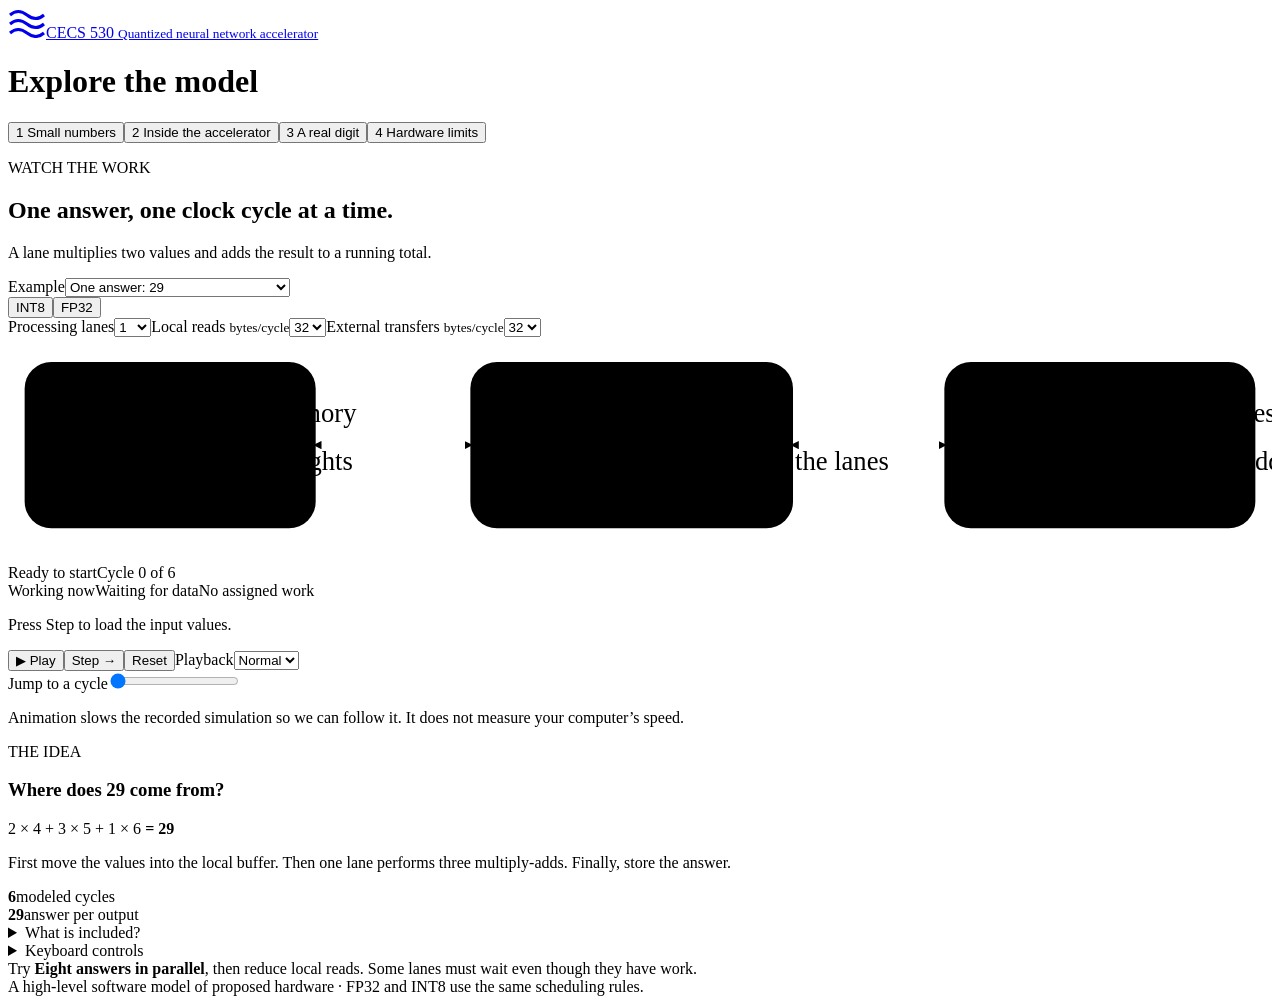
==== demo/web/explore.html @ a143d9e5 "Give the demo a clear starting point Open with a welcome screen and one focused rounding lesson. Kee" ====
<!doctype html>
<html lang="en">
  <head>
    <meta charset="utf-8" />
    <meta name="viewport" content="width=device-width,initial-scale=1" />
    <title>Inside our accelerator · CECS 530</title>
    <link rel="stylesheet" href="/styles.css" />
    <script defer src="/app.js"></script>
  </head>
  <body>
    <header class="topbar">
      <a class="brand" href="/" aria-label="Demo home"
        ><svg width="38" height="30" viewBox="0 0 38 30" aria-hidden="true">
          <path
            d="M2 7Q10 0 19 7T36 7M2 16Q10 9 19 16T36 16M2 25Q10 18 19 25T36 25"
            fill="none"
            stroke="currentColor"
            stroke-width="3"
          /></svg
        ><span
          >CECS 530 <small>Quantized neural network accelerator</small></span
        ></a
      >
    </header>
    <main>
      <h1 class="explore-title">Explore the model</h1>
      <nav class="tabs" aria-label="Walkthrough sections">
        <button data-view="numbers">1 <span>Small numbers</span></button
        ><button data-view="accelerator" class="selected" aria-current="page">
          2 <span>Inside the accelerator</span></button
        ><button data-view="digit">3 <span>A real digit</span></button
        ><button data-view="hardware">4 <span>Hardware limits</span></button>
      </nav>
      <section id="accelerator-view" class="view">
        <div class="view-heading">
          <div>
            <p class="eyebrow">WATCH THE WORK</p>
            <h2>One answer, one clock cycle at a time.</h2>
          </div>
          <p class="view-intro">
            A lane multiplies two values and adds the result to a running total.
          </p>
        </div>
        <div class="two-column">
          <div class="panel simulation">
            <div class="toolbar">
              <label
                >Example<select id="toy-preset">
                  <option value="single">One answer: 29</option>
                  <option value="parallel">Eight answers in parallel</option>
                  <option value="tail">
                    Ten outputs: a partially filled group
                  </option>
                </select></label
              >
              <div class="segmented" aria-label="Operand precision">
                <button
                  data-precision="int8"
                  class="selected"
                  aria-pressed="true"
                >
                  INT8</button
                ><button data-precision="fp32" aria-pressed="false">
                  FP32
                </button>
              </div>
            </div>
            <div class="compact-controls">
              <label
                >Processing lanes<select id="toy-lanes">
                  <option>1</option>
                  <option>4</option>
                  <option>8</option>
                  <option>16</option>
                  <option>32</option>
                </select></label
              ><label
                >Local reads <small>bytes/cycle</small
                ><select id="toy-local">
                  <option>2</option>
                  <option>8</option>
                  <option>16</option>
                  <option selected>32</option>
                  <option>64</option>
                </select></label
              ><label
                >External transfers <small>bytes/cycle</small
                ><select id="toy-external">
                  <option>1</option>
                  <option>4</option>
                  <option>8</option>
                  <option selected>32</option>
                  <option>64</option>
                </select></label
              >
            </div>
            <div id="toy-error" class="error" role="alert" hidden></div>
            <div id="toy-stage">
              <svg
                class="machine"
                viewBox="0 0 760 134"
                role="img"
                aria-label="External memory connects to a local buffer, which feeds the processing lanes"
              >
                <defs>
                  <marker
                    id="arrowhead"
                    viewBox="0 0 10 10"
                    refX="7"
                    refY="5"
                    markerWidth="5"
                    markerHeight="5"
                    orient="auto-start-reverse"
                  >
                    <path d="M0 0L10 5L0 10z" fill="currentColor" />
                  </marker>
                </defs>
                <path
                  id="external-path"
                  class="connection"
                  d="M185 65H278"
                  marker-start="url(#arrowhead)"
                  marker-end="url(#arrowhead)"
                />
                <path
                  id="local-path"
                  class="connection"
                  d="M472 65H563"
                  marker-start="url(#arrowhead)"
                  marker-end="url(#arrowhead)"
                />
                <rect
                  class="machine-node"
                  x="10"
                  y="15"
                  width="175"
                  height="100"
                  rx="16"
                />
                <rect
                  class="machine-node buffer-node"
                  x="278"
                  y="15"
                  width="194"
                  height="100"
                  rx="16"
                />
                <rect
                  class="machine-node lane-node"
                  x="563"
                  y="15"
                  width="187"
                  height="100"
                  rx="16"
                />
                <text x="98" y="51">External memory</text>
                <text class="machine-small" x="98" y="80">
                  inputs &amp; weights
                </text>
                <text x="375" y="51">Local buffer</text>
                <text class="machine-small" id="buffer-caption" x="375" y="80">
                  values close to the lanes
                </text>
                <text x="656" y="51">Processing lanes</text>
                <text
                  class="machine-small"
                  id="machine-lane-caption"
                  x="656"
                  y="80"
                >
                  one multiply-add per lane
                </text>
              </svg>
              <div class="phase-heading">
                <span id="phase-pill" class="pill">Ready to start</span
                ><span id="cycle-label">Cycle 0 of 6</span>
              </div>
              <div
                id="phase-timeline"
                class="timeline"
                aria-label="Execution phases"
              ></div>
              <div id="lane-grid" class="lane-grid"></div>
              <div class="legend">
                <span><i class="working"></i>Working now</span
                ><span><i class="waiting"></i>Waiting for data</span
                ><span><i class="unused"></i>No assigned work</span>
              </div>
              <p id="event-explanation" class="event-note" aria-live="polite">
                Press Step to load the input values.
              </p>
              <div class="playback">
                <button id="play" class="primary">▶ Play</button
                ><button id="step">Step →</button
                ><button id="reset">Reset</button
                ><label
                  >Playback<select id="playback-speed">
                    <option value="1200">Slow</option>
                    <option value="650" selected>Normal</option>
                    <option value="200">Fast</option>
                  </select></label
                >
              </div>
              <label class="scrub-label"
                >Jump to a cycle<input
                  id="trace-position"
                  type="range"
                  min="0"
                  max="6"
                  value="0"
              /></label>
              <p class="small-note">
                Animation slows the recorded simulation so we can follow it. It
                does not measure your computer’s speed.
              </p>
            </div>
          </div>
          <aside class="lesson">
            <p class="eyebrow">THE IDEA</p>
            <h3 id="toy-lesson-title">Where does 29 come from?</h3>
            <div id="toy-equation" class="equation">
              2 × 4 + 3 × 5 + 1 × 6 <strong>= 29</strong>
            </div>
            <p id="toy-lesson">
              First move the values into the local buffer. Then one lane
              performs three multiply-adds. Finally, store the answer.
            </p>
            <div class="stat-pair">
              <div>
                <strong id="toy-total">6</strong><span>modeled cycles</span>
              </div>
              <div>
                <strong id="toy-answer">29</strong
                ><span>answer per output</span>
              </div>
            </div>
            <details>
              <summary>What is included?</summary>
              <p>
                Load inputs, load weights, perform matrix calculations, and
                store 32-bit outputs. Bias, activation and rescaling are
                separate steps in the digit view.
              </p>
            </details>
            <details>
              <summary>Keyboard controls</summary>
              <p>
                With focus outside a button or input: Space plays or pauses, and
                the left/right arrows move one cycle. The guided tour uses its
                own Back and Next buttons.
              </p>
            </details>
            <div class="tip">
              Try <b>Eight answers in parallel</b>, then reduce local reads.
              Some lanes must wait even though they have work.
            </div>
          </aside>
        </div>
      </section>
      <section id="numbers-view" class="view" hidden>
        <div class="view-heading">
          <div>
            <p class="eyebrow">UNDERSTAND THE REPRESENTATION</p>
            <h2>Smaller numbers keep less detail.</h2>
          </div>
          <p class="view-intro">
            An integer and a scale work together to represent a value.
          </p>
        </div>
        <div class="panel">
          <div class="number-controls">
            <label
              >Original value<input
                id="quant-value"
                type="number"
                min="-1000"
                max="1000"
                step="0.01"
                value="1.23" /></label
            ><label
              >Scale <small>value represented by one integer step</small
              ><input
                id="quant-scale"
                type="number"
                min="0.0001"
                max="10"
                step="0.01"
                value="0.1" /></label
            ><button id="round-example">Try rounding</button
            ><button id="clip-example">Try clipping</button
            ><button id="tie-example">Try a halfway value</button>
          </div>
          <div id="quant-error" class="error" role="alert" hidden></div>
          <div id="quant-result">
            <div class="number-flow">
              <div>
                <span>Original value</span
                ><strong id="quant-original">1.23</strong
                ><small>represented with FP32</small>
              </div>
              <b>÷ scale</b>
              <div>
                <span>Integer steps</span><strong id="quant-scaled">12.3</strong
                ><small>round, then stay within range</small>
              </div>
              <b>store</b>
              <div class="highlight">
                <span>Stored INT8</span><strong id="quant-stored">12</strong
                ><small>one byte per operand</small>
              </div>
              <b>× scale</b>
              <div>
                <span>Reconstructed value</span
                ><strong id="quant-reconstructed">1.2</strong
                ><small id="quant-loss">0.03 difference</small>
              </div>
            </div>
            <div class="number-line">
              <span>−127</span>
              <div><i id="quant-marker"></i></div>
              <span>127</span>
            </div>
            <p id="quant-explanation" class="event-note" aria-live="polite"></p>
            <p class="small-note">
              This teaching example changes its own scale. The digit model’s
              calibrated scale stays fixed.
            </p>
          </div>
        </div>
        <div class="explanation-grid">
          <article class="panel">
            <p class="eyebrow">SMALL OPERANDS, WIDE TOTALS</p>
            <h3>Why not keep the answer in INT8?</h3>
            <div class="big-equation">
              127 × 127 = <strong id="wide-product">16,129</strong>
            </div>
            <p>
              Even one product is too large for INT8. A dot product adds many of
              them, so our machine uses a checked INT32 running total.
            </p>
            <div class="range-note">
              <b>INT8 operands</b> −128 to 127<br /><b>INT32 totals</b>
              −2,147,483,648 to 2,147,483,647
            </div>
            <p class="small-note">
              Our weight quantizer uses the symmetric subset −127 to 127.
            </p>
          </article>
          <article class="panel">
            <p class="eyebrow">KEEP THE UNITS CONSISTENT</p>
            <h3>A bias is added in the product’s units.</h3>
            <div class="bias-flow">
              <div><strong>20</strong><span>× 0.01 = 0.20</span></div>
              <b>+ 4</b>
              <div>
                <strong id="bias-total">24</strong><span>× 0.01 = 0.24</span>
              </div>
              <b>÷ 4</b>
              <div>
                <strong id="bias-rescaled">6</strong><span>× 0.04 = 0.24</span>
              </div>
            </div>
            <p>
              A learned bias of 0.04 becomes integer 4 at scale 0.01. Rescaling
              changes the integer to match the next layer’s units. Both final
              representations mean 0.24.
            </p>
            <p class="small-note">
              These are illustrative values. The actual network uses its fixed
              calibrated scale and an integer multiplier and shift.
            </p>
          </article>
        </div>
        <div id="training-splits" class="panel preparation">
          <p class="eyebrow">PREPARE ONCE, THEN PREDICT</p>
          <h3>The model is already trained.</h3>
          <div class="split-flow">
            <div>
              <strong>54,000</strong
              ><span>training images<br />learn weights and biases</span>
            </div>
            <div>
              <strong>5,000</strong
              ><span>validation images<br />monitor training</span>
            </div>
            <div>
              <strong>1,000</strong
              ><span>calibration images<br />choose a hidden scale</span>
            </div>
            <div>
              <strong>10,000</strong
              ><span>separate test images<br />measure final accuracy</span>
            </div>
          </div>
          <p>
            The live demo uses the verified weights and fixed scales. It does
            not learn from the examples you select.
          </p>
        </div>
      </section>
      <section id="digit-view" class="view" hidden>
        <div class="view-heading">
          <div>
            <p class="eyebrow">FROM PIXELS TO A PREDICTION</p>
            <h2>A real image. Two numerical paths.</h2>
          </div>
          <p class="view-intro">
            The verified network has 784 inputs, 64 hidden values and ten digit
            scores.
          </p>
        </div>
        <div class="digit-layout">
          <aside class="panel gallery-panel">
            <label
              >Choose an example<select id="gallery-filter">
                <option value="all">All 31 examples</option>
                <option value="correct">Both models correct</option>
                <option value="mistake">At least one mistake</option>
                <option value="different">FP32 and INT8 disagree</option>
              </select></label
            >
            <div
              id="digit-gallery"
              class="digit-gallery"
              aria-label="MNIST example gallery"
            ></div>
            <p class="small-note">
              Includes the first 16 verified images and all 15 disagreements
              from the original test. This gallery is not an accuracy sample.
            </p>
          </aside>
          <div>
            <div class="panel">
              <div class="selected-digit">
                <canvas
                  id="selected-digit"
                  width="28"
                  height="28"
                  aria-label="Selected MNIST image"
                ></canvas>
                <div>
                  <p class="eyebrow" id="selected-example">MNIST image 0</p>
                  <h3 id="known-digit">Known digit: 7</h3>
                  <p>The weights and calibrated scales stay fixed.</p>
                </div>
                <button id="run-digit" class="primary">Run both models</button>
              </div>
              <div id="digit-error" class="error" role="alert" hidden></div>
              <p id="digit-loading" class="event-note" hidden>
                Running both matrix stages through the simulator…
              </p>
              <div id="digit-result" hidden>
                <div class="prediction-row">
                  <div class="prediction fp32">
                    <span>FP32 prediction</span
                    ><strong id="fp-prediction"></strong
                    ><small id="fp-correct"></small>
                  </div>
                  <div class="prediction int8">
                    <span>INT8 prediction</span
                    ><strong id="int-prediction"></strong
                    ><small id="int-correct"></small>
                  </div>
                  <div class="verification-note" id="digit-verification"></div>
                </div>
                <div class="pipeline" aria-label="Inspect the prediction steps">
                  <button data-stage="pixels" class="selected">
                    1 · Pixels</button
                  ><button data-stage="first">2 · First matrix</button
                  ><button data-stage="hidden">3 · Hidden values</button
                  ><button data-stage="second">4 · Second matrix</button
                  ><button data-stage="scores">5 · Digit scores</button>
                </div>
                <div class="stage-description">
                  <span id="stage-badge" class="pill"></span>
                  <h3 id="stage-title"></h3>
                  <p id="stage-copy"></p>
                </div>
                <div id="pixel-inspection" class="pixel-inspection">
                  <div>
                    <canvas
                      id="pixel-map"
                      width="28"
                      height="28"
                      aria-label="Pixel values; choose one to inspect"
                    ></canvas
                    ><small>Click a pixel to inspect its values.</small>
                  </div>
                  <div>
                    <p class="eyebrow">ONE PIXEL, TWO REPRESENTATIONS</p>
                    <div id="pixel-details" class="pixel-details"></div>
                    <p class="small-note">
                      Divide the stored image byte by 255 for FP32. INT8
                      represents it in steps of 1/127.
                    </p>
                  </div>
                </div>
                <div id="hidden-inspection" hidden>
                  <div class="heatmap-title">
                    <span>FP32 hidden values</span
                    ><span>INT8 hidden values</span>
                  </div>
                  <div class="hidden-pair">
                    <div id="hidden-fp" class="hidden-grid"></div>
                    <div id="hidden-int" class="hidden-grid"></div>
                  </div>
                  <p class="small-note" id="hidden-note"></p>
                </div>
                <div id="stage-metrics" class="metric-grid" hidden></div>
                <div id="score-inspection" hidden>
                  <div class="legend">
                    <span class="blue">● FP32</span
                    ><span class="orange"
                      >● INT8 in comparable display units</span
                    >
                  </div>
                  <svg
                    id="score-chart"
                    viewBox="0 0 700 345"
                    role="img"
                    aria-label="Ten output scores for FP32 and INT8"
                  ></svg>
                  <p class="small-note">
                    These are scores, not confidence percentages. INT8 picks its
                    maximum using raw INT32 scores; conversion here is only for
                    comparison.
                  </p>
                  <details>
                    <summary>See the raw INT32 digit scores</summary>
                    <p id="raw-scores" class="mono"></p>
                  </details>
                </div>
                <p class="small-note" id="live-timing-note"></p>
              </div>
            </div>
            <div class="panel saved-results">
              <p class="eyebrow">SAVED FULL-TEST RESULT · 10,000 IMAGES</p>
              <div class="stat-pair">
                <div>
                  <strong class="blue" id="saved-fp-accuracy">96.96%</strong
                  ><span>FP32 accuracy</span>
                </div>
                <div>
                  <strong class="orange" id="saved-int-accuracy">96.98%</strong
                  ><span>INT8 accuracy</span>
                </div>
              </div>
              <p>
                These are the published full-test counts, not an accuracy
                estimate from clicking through this gallery. Fifteen predictions
                changed; INT8 was correct on two more images overall.
              </p>
            </div>
          </div>
        </div>
      </section>
      <section id="hardware-view" class="view" hidden>
        <div class="view-heading">
          <div>
            <p class="eyebrow">CHANGE THE MACHINE</p>
            <h2>More lanes need more data.</h2>
          </div>
          <p class="view-intro">
            Compare the same two matrix stages under matching hardware
            assumptions.
          </p>
        </div>
        <div class="panel">
          <div class="presets" aria-label="Hardware presets">
            <button data-hardware="baseline" class="selected">Baseline</button
            ><button data-hardware="starved">Starved lanes</button
            ><button data-hardware="extra">Extra lanes</button
            ><button data-hardware="capacity">Too little memory</button>
          </div>
          <div class="hardware-controls">
            <label
              >Processing lanes<select id="hardware-lanes">
                <option>1</option>
                <option>4</option>
                <option selected>8</option>
                <option>16</option>
                <option>32</option>
              </select></label
            ><label
              >Local reads <small>bytes/cycle</small
              ><select id="hardware-local">
                <option>2</option>
                <option>8</option>
                <option>16</option>
                <option selected>32</option>
                <option>64</option>
                <option>128</option>
              </select></label
            ><label
              >External transfers <small>bytes/cycle</small
              ><select id="hardware-external">
                <option>8</option>
                <option>16</option>
                <option selected>32</option>
                <option>64</option>
                <option>128</option>
              </select></label
            ><label
              >Local buffer <small>KiB</small
              ><select id="hardware-capacity">
                <option>32</option>
                <option>64</option>
                <option>128</option>
                <option selected>256</option>
                <option>512</option>
              </select></label
            ><label
              >Assumed clock <small>MHz</small
              ><select id="hardware-clock">
                <option>50</option>
                <option selected>100</option>
                <option>200</option>
              </select></label
            >
          </div>
          <p class="small-note">
            The clock converts counted cycles to estimated time. It is a
            modeling assumption, not a measured chip frequency.
          </p>
        </div>
        <p id="hardware-loading" class="event-note" hidden>
          Recomputing the matrix-stage experiments…
        </p>
        <div id="hardware-error" class="error" role="alert" hidden></div>
        <div id="hardware-results" hidden>
          <div id="hardware-metrics" class="metric-grid"></div>
          <div class="hardware-pair">
            <article class="panel">
              <div class="chart-heading">
                <h3>Where the cycles go</h3>
                <span class="pill">Two matrix stages</span>
              </div>
              <svg
                id="cycle-chart"
                viewBox="0 0 650 230"
                role="img"
                aria-label="Compute and transfer cycle comparison"
              ></svg>
              <div class="legend">
                <span>Dark segment: compute</span
                ><span>Light segment: external transfers</span>
              </div>
              <div id="hardware-format-errors" role="status"></div>
            </article>
            <article class="panel">
              <h3>Does the whole layer fit?</h3>
              <div id="memory-bars"></div>
              <p id="supply-note" class="event-note"></p>
              <p class="small-note">
                Capacity is how much fits. Bandwidth is how quickly data moves.
                This model requires the whole matrix stage to fit; it has no
                tiling.
              </p>
            </article>
          </div>
          <div class="hardware-pair">
            <article class="panel">
              <h3>Add processing lanes</h3>
              <p class="chart-subtitle">
                Matrix-stage rate · thousand images/s
              </p>
              <svg
                id="lane-chart"
                viewBox="0 0 650 290"
                role="img"
                aria-label="Matrix-stage rate versus processing lanes"
              ></svg>
              <p class="small-note">
                Local and external bandwidths use your settings. Extra lanes can
                stop helping when the local read connection is full.
              </p>
            </article>
            <article class="panel">
              <h3>Speed up external transfers</h3>
              <p class="chart-subtitle">
                Matrix-stage rate · thousand images/s
              </p>
              <svg
                id="bandwidth-chart"
                viewBox="0 0 650 290"
                role="img"
                aria-label="Matrix-stage rate versus external bytes per cycle"
              ></svg>
              <p class="small-note">
                This sweep holds 32 lanes fixed and uses your local read
                bandwidth. Faster loading and storing does not widen the
                separate local read connection.
              </p>
            </article>
          </div>
          <div class="legend chart-key">
            <span class="blue">● FP32</span><span class="orange">● INT8</span>
          </div>
          <details class="panel">
            <summary>How to interpret these estimates</summary>
            <p>
              These are the cycles for one image’s two matrix stages, including
              their input, weight and output transfers. Bias, activation,
              rescaling and digit selection are calculated elsewhere and are not
              included in the time here. Matrix traffic excludes bias and scale
              metadata.
            </p>
            <p>
              The simulator counts an explicit schedule with no zero-skipping.
              The fixed-dimension sweeps therefore have the same cycle counts as
              the real-image checks. Equal clock and lane counts do not
              establish equal physical area, energy or achievable frequency.
            </p>
          </details>
        </div>
      </section>
      <footer>
        A high-level software model of proposed hardware · FP32 and INT8 use the
        same scheduling rules.
      </footer>
    </main>
  </body>
</html>
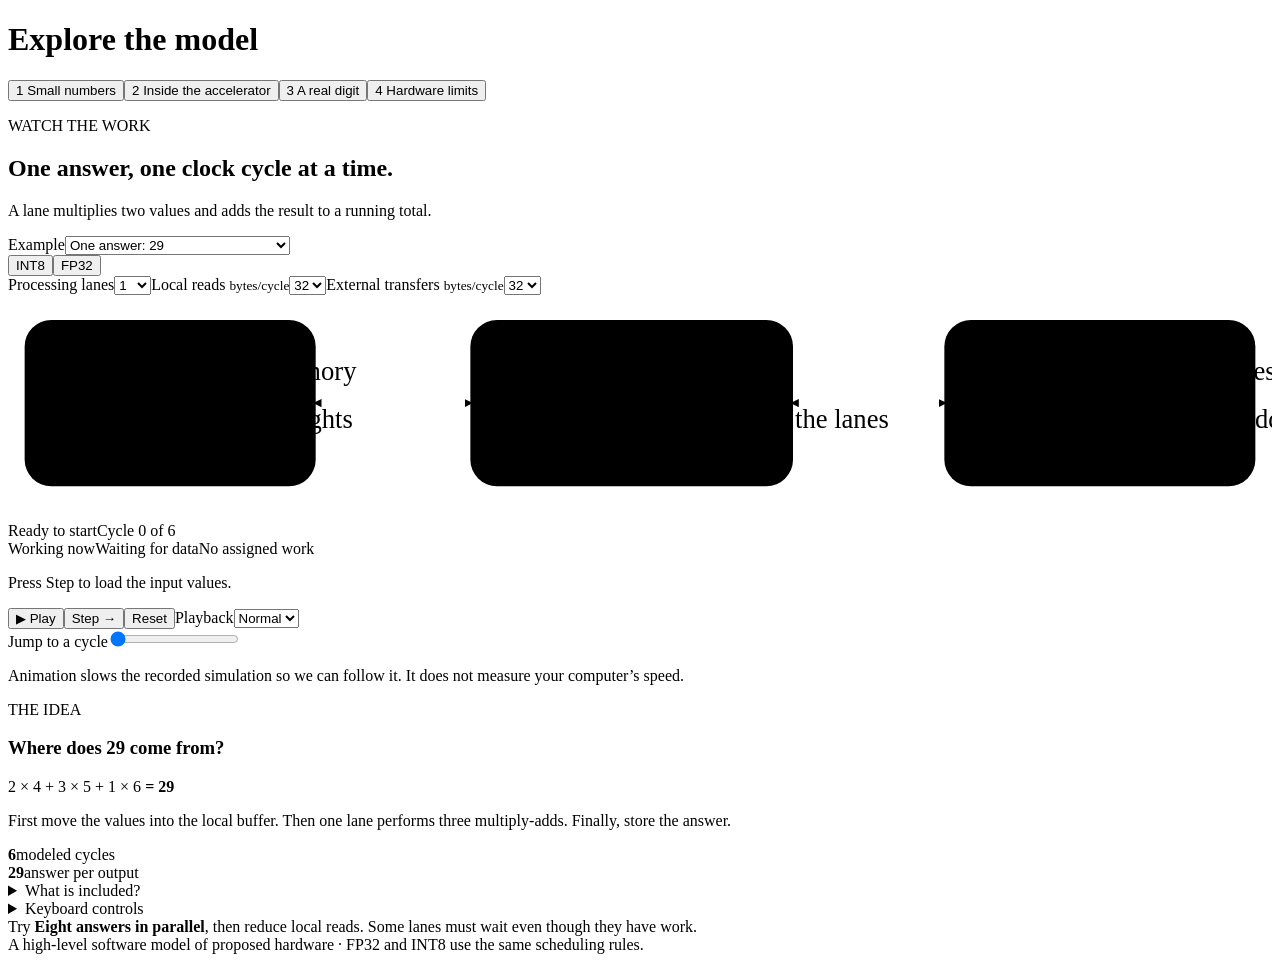
==== commit 0310e515: "Keep Explore inside the demo Remove the redundant inner home link so Explore cannot open a second le" ====
--- a/demo/web/explore.html
+++ b/demo/web/explore.html
@@ -8,20 +8,6 @@
     <script defer src="/app.js"></script>
   </head>
   <body>
-    <header class="topbar">
-      <a class="brand" href="/" aria-label="Demo home"
-        ><svg width="38" height="30" viewBox="0 0 38 30" aria-hidden="true">
-          <path
-            d="M2 7Q10 0 19 7T36 7M2 16Q10 9 19 16T36 16M2 25Q10 18 19 25T36 25"
-            fill="none"
-            stroke="currentColor"
-            stroke-width="3"
-          /></svg
-        ><span
-          >CECS 530 <small>Quantized neural network accelerator</small></span
-        ></a
-      >
-    </header>
     <main>
       <h1 class="explore-title">Explore the model</h1>
       <nav class="tabs" aria-label="Walkthrough sections">
